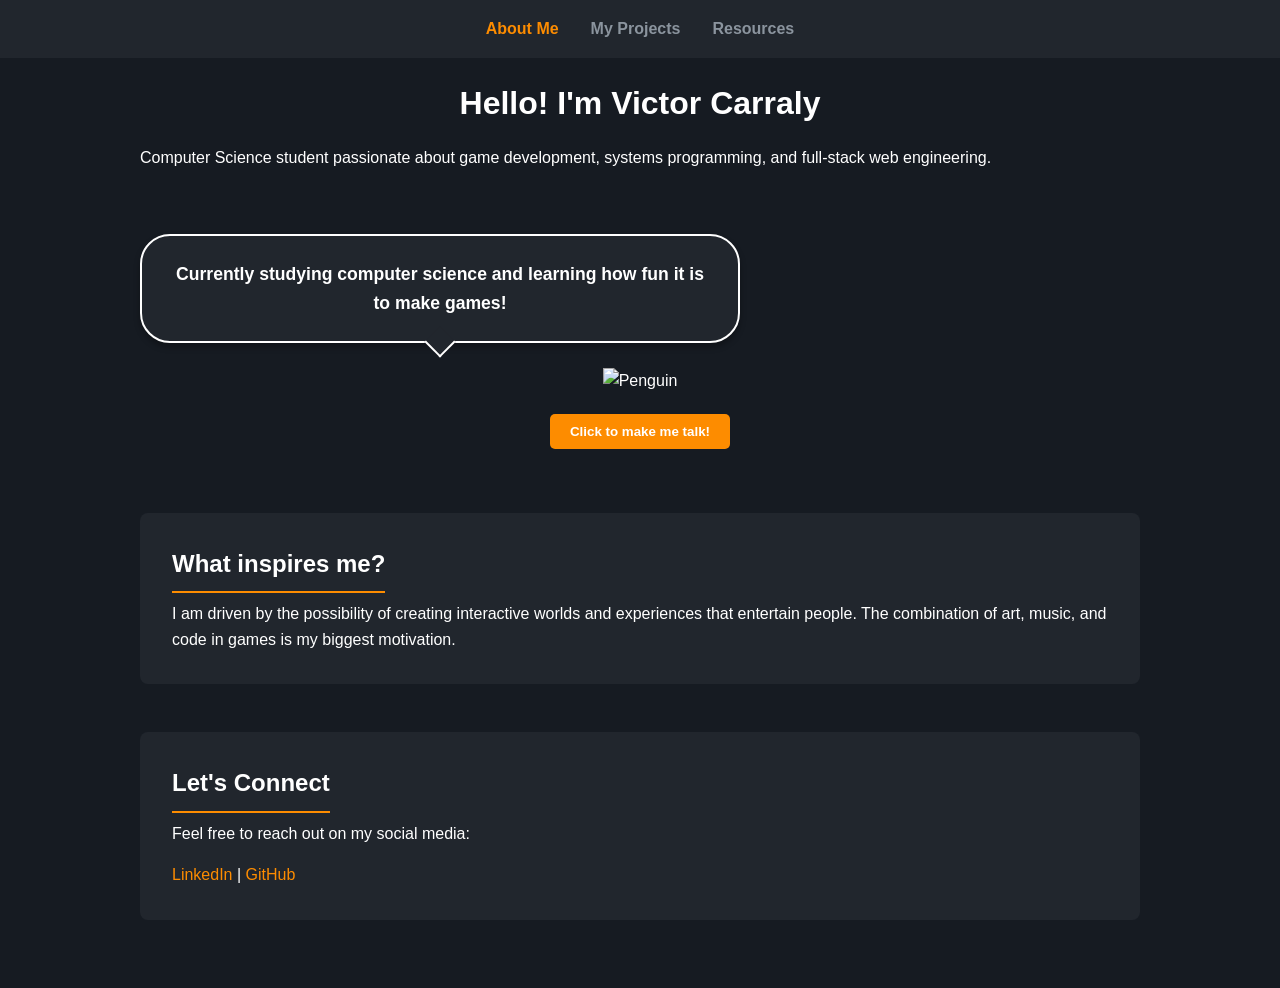
==== index.html @ 2c9f9cbe "General changes Removes abandoned projects, adds new projects, updates resources and makes site more" ====
<!doctype html>
<html lang="en">
    <head>
        <meta charset="UTF-8" />
        <meta name="viewport" content="width=device-width, initial-scale=1.0" />
        <title>Victor Carraly's Portfolio</title>
        <link rel="stylesheet" href="style.css" />
    </head>
    <body>
        <header>
            <nav>
                <ul>
                    <li><a href="index.html" class="active">About Me</a></li>
                    <li><a href="projects.html">My Projects</a></li>
                    <li><a href="resources.html">Resources</a></li>
                </ul>
            </nav>
        </header>

        <main class="container">
            <h1>Hello! I'm Victor Carraly</h1>
            <p>
                Computer Science student passionate about game development,
                systems programming, and full-stack web engineering.
            </p>
            <div class="interaction">
                <div class="speech-bubble" id="textoCuriosidade">
                    Currently studying computer science and learning how fun it
                    is to make games!
                </div>
                <br />
                <img
                    src="https://i.postimg.cc/fysqdpB5/Pinguim.png"
                    alt="Penguin"
                    class="profile-img"
                />

                <br />
                <button
                    id="btnInterativo"
                    style="
                        margin-top: 20px;
                        padding: 10px 20px;
                        background-color: var(--accent-orange);
                        border: none;
                        color: white;
                        font-weight: bold;
                        cursor: pointer;
                        border-radius: 5px;
                        transition: transform 0.2s;
                    "
                >
                    Click to make me talk!
                </button>
            </div>

            <section>
                <h2>What inspires me?</h2>
                <p>
                    I am driven by the possibility of creating interactive
                    worlds and experiences that entertain people. The
                    combination of art, music, and code in games is my biggest
                    motivation.
                </p>
            </section>

            <section>
                <h2>Let's Connect</h2>
                <p>Feel free to reach out on my social media:</p>
                <div style="margin-top: 1rem">
                    <a
                        href="https://www.linkedin.com/in/victorcarraly"
                        class="content-link"
                        >LinkedIn</a
                    >
                    |
                    <a href="https://github.com/carraly" class="content-link"
                        >GitHub</a
                    >
                </div>
            </section>
        </main>
        <script src="script.js"></script>
    </body>
</html>
---- style.css ----
:root {
    --bg-main: #161b22;
    --bg-secondary: #21262d;
    --text-primary: #ffffff;
    --text-secondary: #8b949e;
    --accent-orange: #fd8c00;
}

* {
    margin: 0;
    padding: 0;
    box-sizing: border-box;
}

body {
    font-family: sans-serif;
    background-color: var(--bg-main);
    color: var(--text-primary);
    line-height: 1.6;
    display: flex;
    flex-direction: column;
    min-height: 100vh;

    .container {
        justify-items: center;
        width: 80%;
        max-width: 1000px;
        margin: 0 auto;
        padding: 20px 0;
    }

    main {
        flex: 1;
    }

    header {
        background-color: var(--bg-secondary);
        border-bottom: 1px solid var(--border-color);
        padding: 1rem 0;
    }

    nav ul {
        display: flex;
        justify-content: center;
        list-style: none;
        gap: 2rem;
    }

    nav a {
        color: var(--text-secondary);
        text-decoration: none;
        font-weight: bold;
        transition: color 0.3s;
    }

    nav a:hover,
    nav a.active {
        color: var(--accent-orange);
    }

    section {
        margin-bottom: 3rem;
        padding: 2rem;
        background-color: var(--bg-secondary);
        border-radius: 8px;
        border: 1px solid var(--border-color);
        transition:
            transform 0.3s ease,
            box-shadow 0.3s ease;
    }
    section:hover {
        transform: translateY(-5px);
        box-shadow: 0 8px 15px rgba(253, 140, 0, 0.1); /* Subtle orange glow */
        border-color: var(--accent-orange);
    }

    h1,
    h2,
    h3 {
        color: var(--text-primary);
        margin-bottom: 0.5rem;
    }

    h1 {
        text-align: center;
        margin-bottom: 1rem;
    }

    h2 {
        border-bottom: 2px solid var(--accent-orange);
        display: inline-block;
        padding-bottom: 0.5rem;
    }

    .interaction {
        text-align: center;
        padding: 4rem 0;
        background-color: transparent;
        border: none;
    }

    .profile-img {
        width: 150px;
        height: auto;
    }

    ul.styled-list li {
        margin-bottom: 0.5rem;
        list-style-type: none;
        position: relative;
        padding-left: 1.5rem;
    }

    ul.styled-list li::before {
        content: "➤";
        color: var(--accent-orange);
        position: absolute;
        left: 0;
    }

    .content-link {
        color: var(--accent-orange);
        text-decoration: none;
    }
    .content-link:hover {
        text-decoration: underline;
    }

    footer {
        text-align: center;
        padding: 1.5rem;
        background-color: var(--bg-secondary);
        border-top: 1px solid var(--border-color);
        color: var(--text-secondary);
    }

    .speech-bubble-container {
        display: flex;
        justify-content: center;
        margin-bottom: 25px;
    }

    .speech-bubble {
        position: relative;
        background-color: var(--bg-secondary);
        color: var(--text-primary);
        padding: 1.5rem 2rem;
        border-radius: 30px;
        font-weight: bold;
        font-size: 1.1rem;
        max-width: 600px;
        text-align: center;
        box-shadow: 0 4px 6px rgba(0, 0, 0, 0.3);
        border: 2px solid #ffffff;
        min-height: 100px;
        display: flex;
        align-items: center;
        justify-content: center;
    }

    .speech-bubble::after {
        content: "";
        position: absolute;
        bottom: -12px;
        left: 50%;
        width: 20px;
        height: 20px;
        background-color: var(--bg-secondary);
        border-bottom: 2px solid #ffffff;
        border-right: 2px solid #ffffff;
        transform: translateX(-50%) rotate(45deg);
    }
}
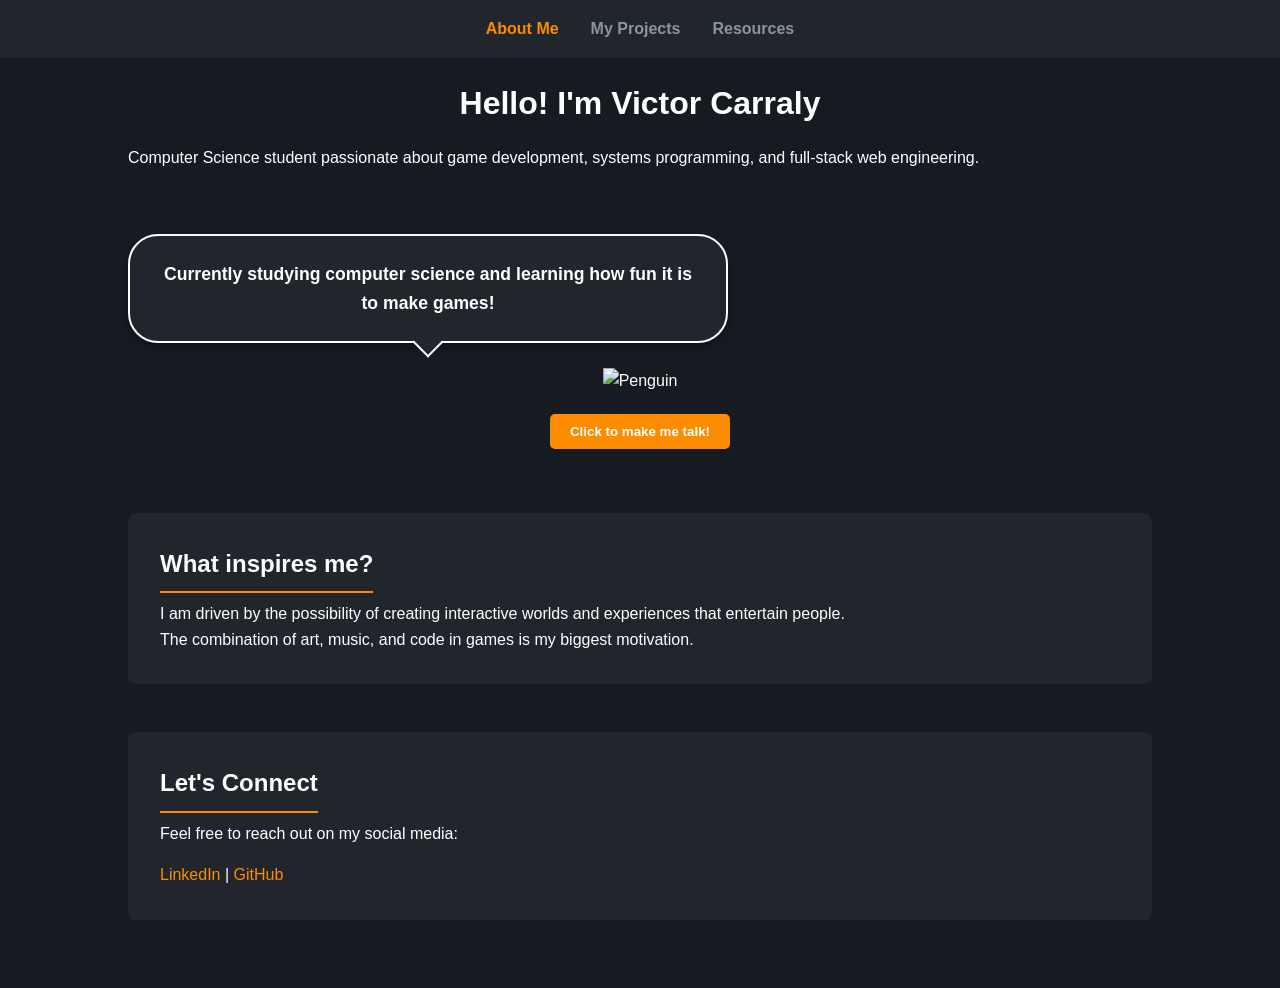
==== commit c4685499: "Refactor projects into cards with modal Replace long static project sections with a responsive proje" ====
--- a/index.html
+++ b/index.html
@@ -24,9 +24,11 @@
                 systems programming, and full-stack web engineering.
             </p>
             <div class="interaction">
-                <div class="speech-bubble" id="textoCuriosidade">
-                    Currently studying computer science and learning how fun it
-                    is to make games!
+                <div class="speech-bubble">
+                    <p id="textoCuriosidade">
+                        Currently studying computer science and learning how fun it
+                        is to make games!
+                    </p>
                 </div>
                 <br />
                 <img
@@ -58,7 +60,7 @@
                 <h2>What inspires me?</h2>
                 <p>
                     I am driven by the possibility of creating interactive
-                    worlds and experiences that entertain people. The
+                    worlds and experiences that entertain people.<br>The
                     combination of art, music, and code in games is my biggest
                     motivation.
                 </p>
--- a/style.css
+++ b/style.css
@@ -4,6 +4,46 @@
     --text-primary: #ffffff;
     --text-secondary: #8b949e;
     --accent-orange: #fd8c00;
+}
+
+/* --- CUSTOM SCROLLBAR --- */
+html {
+    scrollbar-width: thin;
+    scrollbar-color: var(--accent-orange) var(--bg-primary);
+}
+
+::-webkit-scrollbar {
+    width: 19px;
+}
+
+::-webkit-scrollbar-track {
+    background: var(--bg-primary);
+}
+
+::-webkit-scrollbar-thumb {
+    background-color: var(--accent-orange);
+    border-radius: 10px;
+    border: 3px solid var(--bg-primary);
+}
+
+::-webkit-scrollbar-thumb:hover {
+    background-color: #ff9900; 
+}
+
+.modal-content::-webkit-scrollbar-track {
+    background: transparent;
+    margin-block: 20px;
+}
+
+.modal-content::-webkit-scrollbar-thumb {
+    background-color: var(--accent-orange);
+    border-radius: 10px;
+    border: 6px solid transparent;
+    background-clip: content-box;
+}
+
+.modal-content::-webkit-scrollbar-thumb:hover {
+    background-color: #ff9900;
 }
 
 * {
@@ -24,7 +64,7 @@
     .container {
         justify-items: center;
         width: 80%;
-        max-width: 1000px;
+        max-width: 1300px;
         margin: 0 auto;
         padding: 20px 0;
     }
@@ -70,7 +110,19 @@
     }
     section:hover {
         transform: translateY(-5px);
-        box-shadow: 0 8px 15px rgba(253, 140, 0, 0.1); /* Subtle orange glow */
+        box-shadow: 0 8px 15px rgba(253, 139, 0, 0.258);
+        border-color: var(--accent-orange);
+    }
+
+    button:hover {
+        transform: scale(1.05);
+        box-shadow: 0 8px 15px rgba(253, 139, 0, 0.258);
+        border-color: var(--accent-orange);
+    }
+
+    button:active {
+        transform: scale(0.95);
+        box-shadow: 0 8px 15px rgba(253, 139, 0, 0.258);
         border-color: var(--accent-orange);
     }
 
@@ -158,7 +210,7 @@
         justify-content: center;
     }
 
-    .speech-bubble::after {
+    .speech-bubble:after {
         content: "";
         position: absolute;
         bottom: -12px;
@@ -170,4 +222,130 @@
         border-right: 2px solid #ffffff;
         transform: translateX(-50%) rotate(45deg);
     }
-}
+
+    #textoCuriosidade {
+        opacity: 1;
+        transition: opacity 0.4s ease-in-out;
+    }
+
+    #textoCuriosidade.hidden {
+        opacity: 0;
+    }
+
+    .project-grid {
+        display: grid;
+        grid-template-columns: repeat(auto-fit, minmax(400px, 1fr));
+        gap: 2rem;
+        margin-top: 2rem;
+    }
+
+    .project-card {
+        background-color: var(--bg-secondary);
+        padding: 1.5rem;
+        border-radius: 8px;
+        border: 1px solid #30363d;
+        text-align: center;
+        cursor: pointer;
+        transition:
+            transform 0.3s ease,
+            box-shadow 0.3s ease;
+        display: flex;
+        flex-direction: column; /* Forces items to stack vertically */
+        align-items: center; /* Centers items horizontally */
+        justify-content: flex-start; /* Pushes content to the top */
+        height: 100%;
+    }
+
+    .project-card:hover {
+        transform: translateY(-5px);
+        box-shadow: 0 8px 15px rgba(253, 140, 0, 0.1);
+        border-color: var(--accent-orange);
+    }
+
+    .card-img {
+        width: 100%;
+        max-width: 100%;
+        height: auto;
+        border-radius: 8px;
+        margin-top: 1rem;
+    }
+
+    .modal {
+        display: flex;
+        opacity: 0;
+        visibility: hidden;
+        position: fixed;
+        z-index: 1000;
+        left: 0;
+        top: 0;
+        width: 100%;
+        height: 100%;
+        background-color: rgba(
+            0,
+            0,
+            0,
+            0.8
+        );
+        justify-content: center;
+        align-items: center;
+        transition:
+            opacity 0.3s ease,
+            visibility 0.3s ease;
+    }
+
+    .modal-content {
+        background-color: var(--bg-secondary);
+        color: var(--text-primary);
+        padding: 2.5rem;
+        border-radius: 12px;
+        border: 1px solid var(--accent-orange);
+        width: 90%;
+        max-width: 600px;
+        position: relative;
+        max-height: 85vh;
+        overflow-y: auto;
+        transform: scale(0.7);
+        opacity: 0;
+        transition:
+            transform 0.4s cubic-bezier(0.175, 0.885, 0.32, 1.275),
+            opacity 0.4s ease;
+    }
+
+    .modal.show {
+        opacity: 1;
+        visibility: visible;
+    }
+
+    .modal.show .modal-content {
+        transform: scale(1);
+        opacity: 1;
+    }
+
+    .modal-content h3 {
+        margin-top: 1.5rem;
+        margin-bottom: 0.5rem;
+        color: var(
+            --text-secondary
+        );
+    }
+
+    .modal-content p {
+        margin-bottom: 1.5rem;
+        line-height: 1.7;
+    }
+
+    .close-btn {
+        position: absolute;
+        top: 15px;
+        right: 20px;
+        color: var(--text-secondary);
+        font-size: 28px;
+        font-weight: bold;
+        cursor: pointer;
+        transition: color 0.2s;
+    }
+
+    .close-btn:hover {
+        color: var(--accent-orange);
+    }
+}
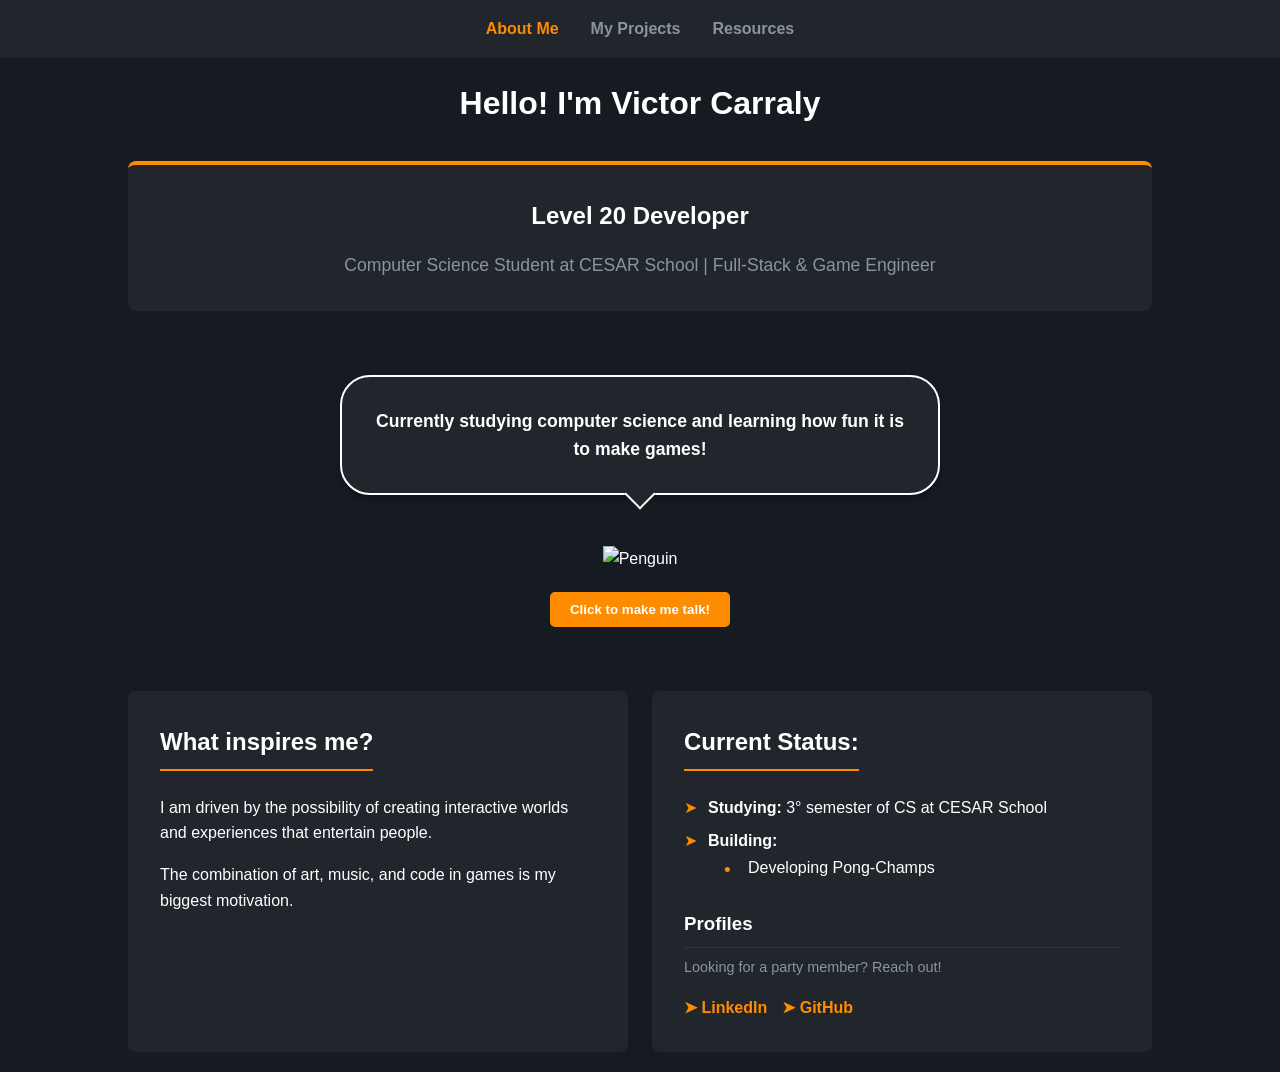
==== commit fa7ee45f: "Revamp profile layout and styles Reorganized the main page: updated H1 styling, added a "Level 20 De" ====
--- a/index.html
+++ b/index.html
@@ -18,70 +18,80 @@
         </header>
 
         <main class="container">
-            <h1>Hello! I'm Victor Carraly</h1>
-            <p>
-                Computer Science student passionate about game development,
-                systems programming, and full-stack web engineering.
+    <h1 style="margin-bottom: 2rem;">Hello! I'm Victor Carraly</h1>
+
+    <section class="character-sheet" style="text-align: center; border-top: 4px solid var(--accent-orange); margin-bottom: 0;">
+        <h2 style="border-bottom: none; margin-bottom: 0;">Level 20 Developer</h2>
+        <p style="color: var(--text-secondary); font-size: 1.1rem; margin-top: 0.5rem;">
+            Computer Science Student at CESAR School | Full-Stack & Game Engineer
+        </p>
+    </section>
+
+    <div class="interaction">
+        <div class="speech-bubble-container">
+            <div class="speech-bubble">
+                <p id="textoCuriosidade">
+                    Currently studying computer science and learning how fun it
+                    is to make games!
+                </p>
+            </div>
+        </div>
+        <br />
+        <img
+            src="https://i.postimg.cc/fysqdpB5/Pinguim.png"
+            alt="Penguin"
+            class="profile-img"
+        />
+        <br />
+        <button id="btnInterativo" style="
+                margin-top: 20px;
+                padding: 10px 20px;
+                background-color: var(--accent-orange);
+                border: none;
+                color: white;
+                font-weight: bold;
+                cursor: pointer;
+                border-radius: 5px;
+                transition: transform 0.2s;
+            ">
+            Click to make me talk!
+        </button>
+    </div>
+
+    <div class="skills-grid">
+        <section class="character-sheet" style="margin-bottom: 0; height: 100%;">
+            <h2>What inspires me?</h2>
+            <p style="margin-top: 1rem;">
+                I am driven by the possibility of creating interactive
+                worlds and experiences that entertain people. 
             </p>
-            <div class="interaction">
-                <div class="speech-bubble">
-                    <p id="textoCuriosidade">
-                        Currently studying computer science and learning how fun it
-                        is to make games!
-                    </p>
-                </div>
-                <br />
-                <img
-                    src="https://i.postimg.cc/fysqdpB5/Pinguim.png"
-                    alt="Penguin"
-                    class="profile-img"
-                />
+            <p style="margin-top: 1rem;">
+                The combination of art, music, and code in games is my biggest
+                motivation.
+            </p>
+        </section>
 
-                <br />
-                <button
-                    id="btnInterativo"
-                    style="
-                        margin-top: 20px;
-                        padding: 10px 20px;
-                        background-color: var(--accent-orange);
-                        border: none;
-                        color: white;
-                        font-weight: bold;
-                        cursor: pointer;
-                        border-radius: 5px;
-                        transition: transform 0.2s;
-                    "
-                >
-                    Click to make me talk!
-                </button>
+        <section class="character-sheet" style="margin-bottom: 0; height: 100%;">
+            <h2>Current Status:</h2>
+            <ul class="styled-list" style="margin-top: 1rem;">
+                <li><strong>Studying:</strong> 3° semester of CS at CESAR School</li>
+                <li><strong>Building:</strong> 
+                    <ul id="sub_list">
+                        <li>Developing Pong-Champs</li>
+                    </ul>
+                </li>
+            </ul>
+
+            <h3 style="margin-top: 2rem; border-bottom: 1px solid #30363d; padding-bottom: 0.5rem;">Profiles</h3>
+            <p style="color: var(--text-secondary); font-size: 0.9rem; margin-top: 0.5rem;">Looking for a party member? Reach out!</p>
+            <div style="margin-top: 1rem; display: flex; gap: 15px; font-weight: bold;">
+                <a href="https://www.linkedin.com/in/victorcarraly" class="content-link">➤ LinkedIn</a>
+                <a href="https://github.com/carraly" class="content-link">➤ GitHub</a>
             </div>
+        </section>
 
-            <section>
-                <h2>What inspires me?</h2>
-                <p>
-                    I am driven by the possibility of creating interactive
-                    worlds and experiences that entertain people.<br>The
-                    combination of art, music, and code in games is my biggest
-                    motivation.
-                </p>
-            </section>
-
-            <section>
-                <h2>Let's Connect</h2>
-                <p>Feel free to reach out on my social media:</p>
-                <div style="margin-top: 1rem">
-                    <a
-                        href="https://www.linkedin.com/in/victorcarraly"
-                        class="content-link"
-                        >LinkedIn</a
-                    >
-                    |
-                    <a href="https://github.com/carraly" class="content-link"
-                        >GitHub</a
-                    >
-                </div>
-            </section>
-        </main>
+    </div>
+</main>
         <script src="script.js"></script>
     </body>
 </html>
--- a/style.css
+++ b/style.css
@@ -27,7 +27,7 @@
 }
 
 ::-webkit-scrollbar-thumb:hover {
-    background-color: #ff9900; 
+    background-color: #ff9900;
 }
 
 .modal-content::-webkit-scrollbar-track {
@@ -168,6 +168,17 @@
         color: var(--accent-orange);
         position: absolute;
         left: 0;
+    }
+
+    #sub_list {
+        margin-left: 1rem;
+        margin-top: 0.3rem;
+        line-height: normal;
+    }
+
+    #sub_list li::before {
+        content: "•";
+        font-size: 1.2rem;
     }
 
     .content-link {
@@ -204,7 +215,7 @@
         text-align: center;
         box-shadow: 0 4px 6px rgba(0, 0, 0, 0.3);
         border: 2px solid #ffffff;
-        min-height: 100px;
+        min-height: 120px;
         display: flex;
         align-items: center;
         justify-content: center;
@@ -280,12 +291,7 @@
         top: 0;
         width: 100%;
         height: 100%;
-        background-color: rgba(
-            0,
-            0,
-            0,
-            0.8
-        );
+        background-color: rgba(0, 0, 0, 0.8);
         justify-content: center;
         align-items: center;
         transition:
@@ -324,9 +330,7 @@
     .modal-content h3 {
         margin-top: 1.5rem;
         margin-bottom: 0.5rem;
-        color: var(
-            --text-secondary
-        );
+        color: var(--text-secondary);
     }
 
     .modal-content p {
@@ -348,4 +352,86 @@
     .close-btn:hover {
         color: var(--accent-orange);
     }
-}
+
+    /* --- CHARACTER SHEET / SKILLS INVENTORY --- */
+
+    .character-sheet {
+        /* Builds on your existing section styles but ensures the layout is tight */
+        margin-bottom: 3rem;
+        width: 100%;
+    }
+
+    .skills-grid {
+        display: grid;
+        /* Auto-sizes the badges, dropping to a new row when space runs out */
+        grid-template-columns: repeat(auto-fit, minmax(240px, 1fr));
+        gap: 1.5rem;
+    }
+
+    .skill-badge {
+        display: flex;
+        align-items: center;
+        background-color: var(
+            --bg-main
+        ); /* Darker contrast against the section background */
+        padding: 1.2rem;
+        border-radius: 8px;
+        border: 1px solid var(--border-color); /* Uses your existing border color */
+        transition:
+            transform 0.3s ease,
+            border-color 0.3s ease,
+            box-shadow 0.3s ease;
+    }
+
+    .skill-badge:hover {
+        transform: translateY(-4px);
+        border-color: var(--accent-orange);
+        box-shadow: 0 6px 12px rgba(253, 139, 0, 0.15);
+    }
+
+    .skill-icon {
+        width: 45px;
+        height: 45px;
+        margin-right: 1.2rem;
+        filter: drop-shadow(0 2px 4px rgba(0, 0, 0, 0.5));
+    }
+
+    .skill-info {
+        flex: 1; /* Tells the text/progress bar to take up the remaining space */
+    }
+
+    .skill-name {
+        display: block;
+        font-weight: bold;
+        margin-bottom: 0.5rem;
+        color: var(--text-primary);
+        font-size: 1.1rem;
+    }
+
+    /* The dark background of the progress bar */
+    .progress-track {
+        width: 100%;
+        height: 8px;
+        background-color: #30363d;
+        border-radius: 4px;
+        overflow: hidden;
+    }
+
+    /* The orange fill inside the progress bar */
+    .progress-fill {
+        height: 100%;
+        background-color: var(--accent-orange);
+        border-radius: 4px;
+        /* Adds a sleek loading animation when the page first opens */
+        animation: loadBar 1.2s cubic-bezier(0.175, 0.885, 0.32, 1) forwards;
+    }
+}
+
+@keyframes loadBar {
+    from {
+        transform: translateX(-100%);
+    }
+    to {
+        transform: translateX(0);
+    }
+}
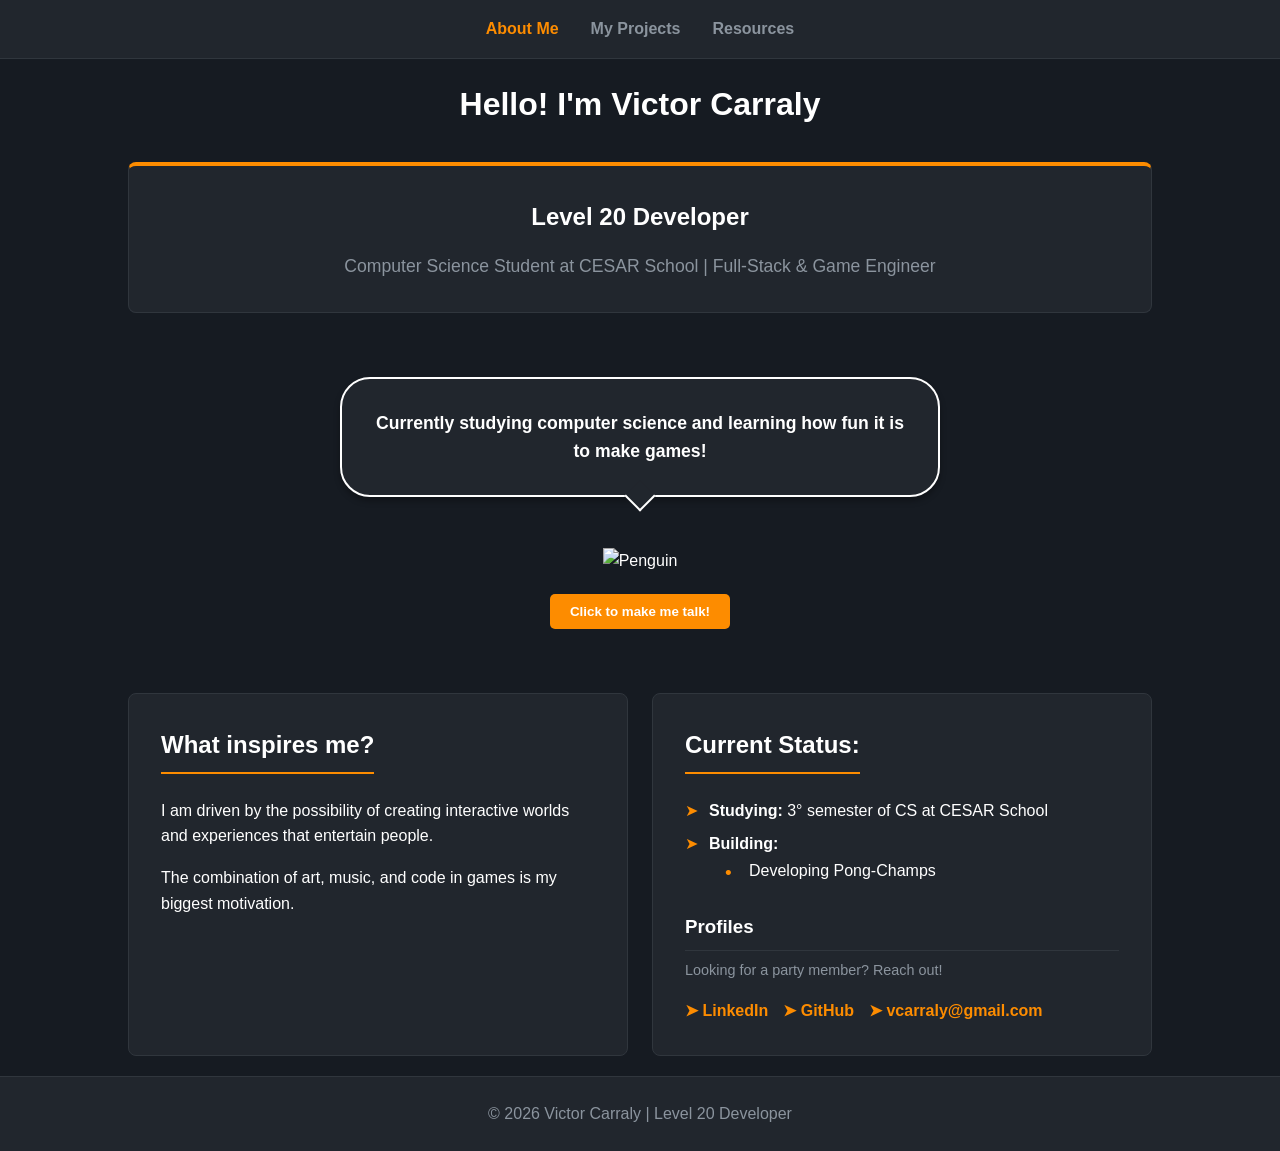
==== commit dc61235c: "Add custom modal scrollbar and UI refinements Introduce a custom, draggable scrollbar for project mo" ====
--- a/index.html
+++ b/index.html
@@ -18,80 +18,146 @@
         </header>
 
         <main class="container">
-    <h1 style="margin-bottom: 2rem;">Hello! I'm Victor Carraly</h1>
+            <h1 style="margin-bottom: 2rem">Hello! I'm Victor Carraly</h1>
 
-    <section class="character-sheet" style="text-align: center; border-top: 4px solid var(--accent-orange); margin-bottom: 0;">
-        <h2 style="border-bottom: none; margin-bottom: 0;">Level 20 Developer</h2>
-        <p style="color: var(--text-secondary); font-size: 1.1rem; margin-top: 0.5rem;">
-            Computer Science Student at CESAR School | Full-Stack & Game Engineer
-        </p>
-    </section>
+            <section
+                class="character-sheet"
+                style="
+                    text-align: center;
+                    border-top: 4px solid var(--accent-orange);
+                    margin-bottom: 0;
+                "
+            >
+                <h2 style="border-bottom: none; margin-bottom: 0">
+                    Level 20 Developer
+                </h2>
+                <p
+                    style="
+                        color: var(--text-secondary);
+                        font-size: 1.1rem;
+                        margin-top: 0.5rem;
+                    "
+                >
+                    Computer Science Student at CESAR School | Full-Stack & Game
+                    Engineer
+                </p>
+            </section>
 
-    <div class="interaction">
-        <div class="speech-bubble-container">
-            <div class="speech-bubble">
-                <p id="textoCuriosidade">
-                    Currently studying computer science and learning how fun it
-                    is to make games!
-                </p>
+            <div class="interaction">
+                <div class="speech-bubble-container">
+                    <div class="speech-bubble">
+                        <p id="textoCuriosidade">
+                            Currently studying computer science and learning how
+                            fun it is to make games!
+                        </p>
+                    </div>
+                </div>
+                <br />
+                <img
+                    src="https://i.postimg.cc/fysqdpB5/Pinguim.png"
+                    alt="Penguin"
+                    class="profile-img"
+                />
+                <br />
+                <button
+                    id="btnInterativo"
+                    style="
+                        margin-top: 20px;
+                        padding: 10px 20px;
+                        background-color: var(--accent-orange);
+                        border: none;
+                        color: white;
+                        font-weight: bold;
+                        cursor: pointer;
+                        border-radius: 5px;
+                        transition: transform 0.2s;
+                    "
+                >
+                    Click to make me talk!
+                </button>
             </div>
-        </div>
-        <br />
-        <img
-            src="https://i.postimg.cc/fysqdpB5/Pinguim.png"
-            alt="Penguin"
-            class="profile-img"
-        />
-        <br />
-        <button id="btnInterativo" style="
-                margin-top: 20px;
-                padding: 10px 20px;
-                background-color: var(--accent-orange);
-                border: none;
-                color: white;
-                font-weight: bold;
-                cursor: pointer;
-                border-radius: 5px;
-                transition: transform 0.2s;
-            ">
-            Click to make me talk!
-        </button>
-    </div>
 
-    <div class="skills-grid">
-        <section class="character-sheet" style="margin-bottom: 0; height: 100%;">
-            <h2>What inspires me?</h2>
-            <p style="margin-top: 1rem;">
-                I am driven by the possibility of creating interactive
-                worlds and experiences that entertain people. 
-            </p>
-            <p style="margin-top: 1rem;">
-                The combination of art, music, and code in games is my biggest
-                motivation.
-            </p>
-        </section>
+            <div class="skills-grid">
+                <section
+                    class="character-sheet"
+                    style="margin-bottom: 0; height: 100%"
+                >
+                    <h2>What inspires me?</h2>
+                    <p style="margin-top: 1rem">
+                        I am driven by the possibility of creating interactive
+                        worlds and experiences that entertain people.
+                    </p>
+                    <p style="margin-top: 1rem">
+                        The combination of art, music, and code in games is my
+                        biggest motivation.
+                    </p>
+                </section>
 
-        <section class="character-sheet" style="margin-bottom: 0; height: 100%;">
-            <h2>Current Status:</h2>
-            <ul class="styled-list" style="margin-top: 1rem;">
-                <li><strong>Studying:</strong> 3° semester of CS at CESAR School</li>
-                <li><strong>Building:</strong> 
-                    <ul id="sub_list">
-                        <li>Developing Pong-Champs</li>
+                <section
+                    class="character-sheet"
+                    style="margin-bottom: 0; height: 100%"
+                >
+                    <h2>Current Status:</h2>
+                    <ul class="styled-list" style="margin-top: 1rem">
+                        <li>
+                            <strong>Studying:</strong> 3° semester of CS at
+                            CESAR School
+                        </li>
+                        <li>
+                            <strong>Building:</strong>
+                            <ul id="sub_list">
+                                <li>Developing Pong-Champs</li>
+                            </ul>
+                        </li>
                     </ul>
-                </li>
-            </ul>
 
-            <h3 style="margin-top: 2rem; border-bottom: 1px solid #30363d; padding-bottom: 0.5rem;">Profiles</h3>
-            <p style="color: var(--text-secondary); font-size: 0.9rem; margin-top: 0.5rem;">Looking for a party member? Reach out!</p>
-            <div style="margin-top: 1rem; display: flex; gap: 15px; font-weight: bold;">
-                <a href="https://www.linkedin.com/in/victorcarraly" class="content-link">➤ LinkedIn</a>
-                <a href="https://github.com/carraly" class="content-link">➤ GitHub</a>
+                    <h3
+                        style="
+                            margin-top: 2rem;
+                            border-bottom: 1px solid #30363d;
+                            padding-bottom: 0.5rem;
+                        "
+                    >
+                        Profiles
+                    </h3>
+                    <p
+                        style="
+                            color: var(--text-secondary);
+                            font-size: 0.9rem;
+                            margin-top: 0.5rem;
+                        "
+                    >
+                        Looking for a party member? Reach out!
+                    </p>
+                    <div
+                        style="
+                            margin-top: 1rem;
+                            display: flex;
+                            flex-wrap: wrap;
+                            gap: 15px;
+                            font-weight: bold;
+                        "
+                    >
+                        <a
+                            href="https://www.linkedin.com/in/victorcarraly"
+                            class="content-link"
+                            >➤ LinkedIn</a
+                        >
+                        <a
+                            href="https://github.com/carraly"
+                            class="content-link"
+                            >➤ GitHub</a
+                        >
+                        <a href="mailto:vcarraly@gmail.com" class="content-link"
+                            >➤ vcarraly@gmail.com</a
+                        >
+                    </div>
+                </section>
             </div>
-        </section>
-
-    </div>
-</main>
+        </main>
+        <footer>
+            <p>© 2026 Victor Carraly | Level 20 Developer</p>
+        </footer>
         <script src="script.js"></script>
     </body>
 </html>
--- a/style.css
+++ b/style.css
@@ -4,6 +4,8 @@
     --text-primary: #ffffff;
     --text-secondary: #8b949e;
     --accent-orange: #fd8c00;
+    --border-color: #30363d;
+    --bg-primary: #30363d;
 }
 
 /* --- CUSTOM SCROLLBAR --- */
@@ -30,20 +32,53 @@
     background-color: #ff9900;
 }
 
-.modal-content::-webkit-scrollbar-track {
+.modal-content::-webkit-scrollbar {
+    display: none;
+}
+
+.custom-scrollbar {
+    position: absolute;
+    top: 15px; /* Keeps it away from the top border */ /* Keeps it away from the bottom border */
+    bottom: 15px;
+    right: 8px; /* Nudges it inward so it never overlaps the orange line */
+    width: 6px;
     background: transparent;
-    margin-block: 20px;
-}
-
-.modal-content::-webkit-scrollbar-thumb {
+    z-index: 10;
+}
+
+.custom-thumb {
+    position: absolute;
+    top: 0;
+    right: 0;
+    width: 100%;
+    /* Height is calculated dynamically in JS based on text length */
     background-color: var(--accent-orange);
     border-radius: 10px;
-    border: 6px solid transparent;
-    background-clip: content-box;
-}
-
-.modal-content::-webkit-scrollbar-thumb:hover {
+    cursor: grab;
+    transition: background-color 0.2s;
+}
+
+.custom-thumb:hover,
+.custom-thumb:active {
     background-color: #ff9900;
+}
+
+.custom-thumb:active {
+    cursor: grabbing;
+}
+
+.modal-scroll-wrapper {
+    max-height: 70vh; /* Limits height so scrolling activates */
+    overflow-y: auto;
+    padding-right: 20px; /* Gives the text room so it doesn't overlap your track */
+
+    /* HIDE NATIVE SCROLLBARS */
+    scrollbar-width: none;
+    -ms-overflow-style: none;
+}
+
+.modal-scroll-wrapper::-webkit-scrollbar {
+    display: none;
 }
 
 * {
@@ -111,7 +146,6 @@
     section:hover {
         transform: translateY(-5px);
         box-shadow: 0 8px 15px rgba(253, 139, 0, 0.258);
-        border-color: var(--accent-orange);
     }
 
     button:hover {
@@ -184,6 +218,7 @@
     .content-link {
         color: var(--accent-orange);
         text-decoration: none;
+        white-space: nowrap;
     }
     .content-link:hover {
         text-decoration: underline;
@@ -269,7 +304,7 @@
 
     .project-card:hover {
         transform: translateY(-5px);
-        box-shadow: 0 8px 15px rgba(253, 140, 0, 0.1);
+        box-shadow: 0 8px 15px rgba(253, 139, 0, 0.258);
         border-color: var(--accent-orange);
     }
 
@@ -308,8 +343,6 @@
         width: 90%;
         max-width: 600px;
         position: relative;
-        max-height: 85vh;
-        overflow-y: auto;
         transform: scale(0.7);
         opacity: 0;
         transition:
@@ -385,7 +418,6 @@
 
     .skill-badge:hover {
         transform: translateY(-4px);
-        border-color: var(--accent-orange);
         box-shadow: 0 6px 12px rgba(253, 139, 0, 0.15);
     }
 
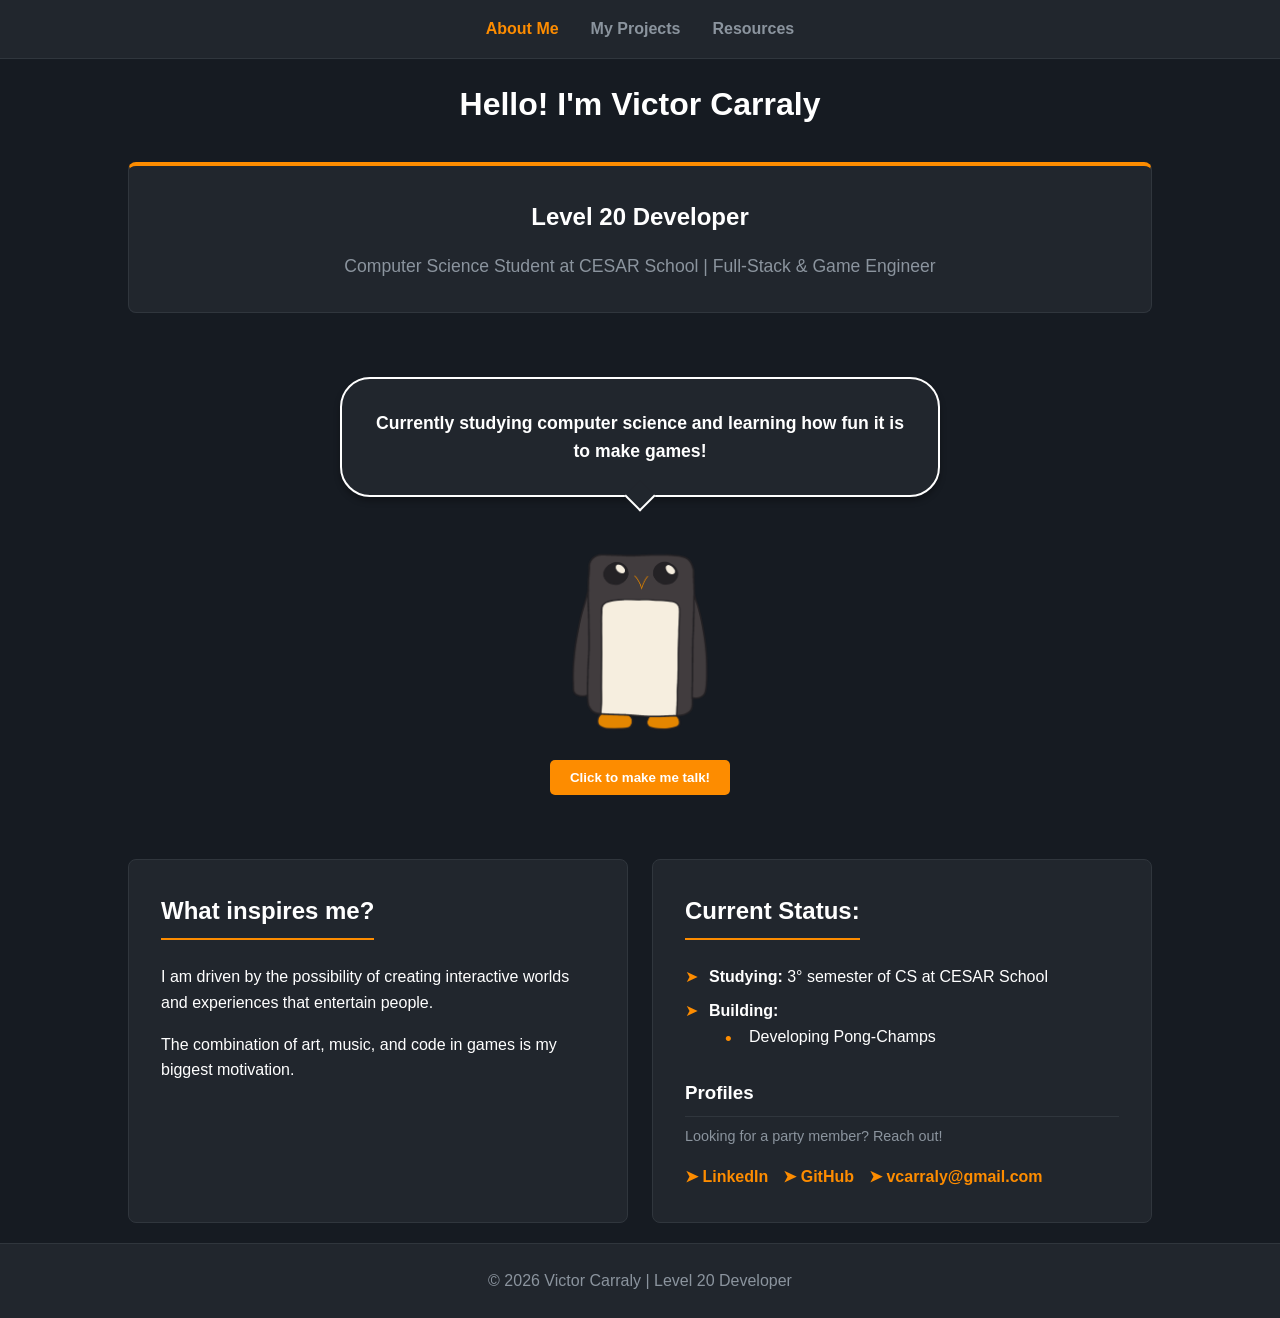
==== commit 93f18e93: "refactor: enhance accessibility, responsiveness, and code architecture - Refactor HTML structure acr" ====
--- a/index.html
+++ b/index.html
@@ -18,26 +18,11 @@
         </header>
 
         <main class="container">
-            <h1 style="margin-bottom: 2rem">Hello! I'm Victor Carraly</h1>
+            <h1 class="mb-2">Hello! I'm Victor Carraly</h1>
 
-            <section
-                class="character-sheet"
-                style="
-                    text-align: center;
-                    border-top: 4px solid var(--accent-orange);
-                    margin-bottom: 0;
-                "
-            >
-                <h2 style="border-bottom: none; margin-bottom: 0">
-                    Level 20 Developer
-                </h2>
-                <p
-                    style="
-                        color: var(--text-secondary);
-                        font-size: 1.1rem;
-                        margin-top: 0.5rem;
-                    "
-                >
+            <section class="character-sheet hero-section">
+                <h2>Level 20 Developer</h2>
+                <p>
                     Computer Science Student at CESAR School | Full-Stack & Game
                     Engineer
                 </p>
@@ -46,59 +31,36 @@
             <div class="interaction">
                 <div class="speech-bubble-container">
                     <div class="speech-bubble">
-                        <p id="textoCuriosidade">
+                        <p id="fun-fact-text" aria-live="polite">
                             Currently studying computer science and learning how
                             fun it is to make games!
                         </p>
                     </div>
                 </div>
-                <br />
-                <img
-                    src="https://i.postimg.cc/fysqdpB5/Pinguim.png"
-                    alt="Penguin"
-                    class="profile-img"
-                />
-                <br />
-                <button
-                    id="btnInterativo"
-                    style="
-                        margin-top: 20px;
-                        padding: 10px 20px;
-                        background-color: var(--accent-orange);
-                        border: none;
-                        color: white;
-                        font-weight: bold;
-                        cursor: pointer;
-                        border-radius: 5px;
-                        transition: transform 0.2s;
-                    "
-                >
+
+                <img src="imgs/penguin.png" alt="Penguin" class="profile-img" />
+
+                <button id="interactive-btn" class="action-btn">
                     Click to make me talk!
                 </button>
             </div>
 
             <div class="skills-grid">
-                <section
-                    class="character-sheet"
-                    style="margin-bottom: 0; height: 100%"
-                >
+                <section class="character-sheet grid-card">
                     <h2>What inspires me?</h2>
-                    <p style="margin-top: 1rem">
+                    <p class="mt-1">
                         I am driven by the possibility of creating interactive
                         worlds and experiences that entertain people.
                     </p>
-                    <p style="margin-top: 1rem">
+                    <p class="mt-1">
                         The combination of art, music, and code in games is my
                         biggest motivation.
                     </p>
                 </section>
 
-                <section
-                    class="character-sheet"
-                    style="margin-bottom: 0; height: 100%"
-                >
+                <section class="character-sheet grid-card">
                     <h2>Current Status:</h2>
-                    <ul class="styled-list" style="margin-top: 1rem">
+                    <ul class="styled-list mt-1">
                         <li>
                             <strong>Studying:</strong> 3° semester of CS at
                             CESAR School
@@ -111,46 +73,31 @@
                         </li>
                     </ul>
 
-                    <h3
-                        style="
-                            margin-top: 2rem;
-                            border-bottom: 1px solid #30363d;
-                            padding-bottom: 0.5rem;
-                        "
-                    >
-                        Profiles
-                    </h3>
-                    <p
-                        style="
-                            color: var(--text-secondary);
-                            font-size: 0.9rem;
-                            margin-top: 0.5rem;
-                        "
-                    >
+                    <h3 class="profiles-title">Profiles</h3>
+
+                    <p class="profiles-desc">
                         Looking for a party member? Reach out!
                     </p>
-                    <div
-                        style="
-                            margin-top: 1rem;
-                            display: flex;
-                            flex-wrap: wrap;
-                            gap: 15px;
-                            font-weight: bold;
-                        "
-                    >
+
+                    <div class="profiles-links">
                         <a
                             href="https://www.linkedin.com/in/victorcarraly"
                             class="content-link"
-                            >➤ LinkedIn</a
                         >
+                            <span aria-hidden="true">➤</span> LinkedIn
+                        </a>
                         <a
                             href="https://github.com/carraly"
                             class="content-link"
-                            >➤ GitHub</a
                         >
-                        <a href="mailto:vcarraly@gmail.com" class="content-link"
-                            >➤ vcarraly@gmail.com</a
+                            <span aria-hidden="true">➤</span> GitHub
+                        </a>
+                        <a
+                            href="mailto:vcarraly@gmail.com"
+                            class="content-link"
                         >
+                            <span aria-hidden="true">➤</span> vcarraly@gmail.com
+                        </a>
                     </div>
                 </section>
             </div>
--- a/style.css
+++ b/style.css
@@ -6,6 +6,7 @@
     --accent-orange: #fd8c00;
     --border-color: #30363d;
     --bg-primary: #30363d;
+    --glow-shadow: 0 8px 15px rgba(253, 139, 0, 0.258);
 }
 
 /* --- CUSTOM SCROLLBAR --- */
@@ -38,10 +39,9 @@
 
 .custom-scrollbar {
     position: absolute;
-    top: 15px; /* Keeps it away from the top border */ /* Keeps it away from the bottom border */
+    top: 15px;
     bottom: 15px;
-    right: 8px; /* Nudges it inward so it never overlaps the orange line */
-    width: 6px;
+    right: 8px;
     background: transparent;
     z-index: 10;
 }
@@ -51,7 +51,6 @@
     top: 0;
     right: 0;
     width: 100%;
-    /* Height is calculated dynamically in JS based on text length */
     background-color: var(--accent-orange);
     border-radius: 10px;
     cursor: grab;
@@ -68,9 +67,9 @@
 }
 
 .modal-scroll-wrapper {
-    max-height: 70vh; /* Limits height so scrolling activates */
+    max-height: 70vh;
     overflow-y: auto;
-    padding-right: 20px; /* Gives the text room so it doesn't overlap your track */
+    padding-right: 20px;
 
     /* HIDE NATIVE SCROLLBARS */
     scrollbar-width: none;
@@ -95,368 +94,366 @@
     display: flex;
     flex-direction: column;
     min-height: 100vh;
-
-    .container {
-        justify-items: center;
-        width: 80%;
-        max-width: 1300px;
-        margin: 0 auto;
-        padding: 20px 0;
-    }
-
-    main {
-        flex: 1;
-    }
-
-    header {
-        background-color: var(--bg-secondary);
-        border-bottom: 1px solid var(--border-color);
-        padding: 1rem 0;
-    }
-
-    nav ul {
-        display: flex;
-        justify-content: center;
-        list-style: none;
-        gap: 2rem;
-    }
-
-    nav a {
-        color: var(--text-secondary);
-        text-decoration: none;
-        font-weight: bold;
-        transition: color 0.3s;
-    }
-
-    nav a:hover,
-    nav a.active {
-        color: var(--accent-orange);
-    }
-
-    section {
-        margin-bottom: 3rem;
-        padding: 2rem;
-        background-color: var(--bg-secondary);
-        border-radius: 8px;
-        border: 1px solid var(--border-color);
-        transition:
-            transform 0.3s ease,
-            box-shadow 0.3s ease;
-    }
-    section:hover {
-        transform: translateY(-5px);
-        box-shadow: 0 8px 15px rgba(253, 139, 0, 0.258);
-    }
-
-    button:hover {
-        transform: scale(1.05);
-        box-shadow: 0 8px 15px rgba(253, 139, 0, 0.258);
-        border-color: var(--accent-orange);
-    }
-
-    button:active {
-        transform: scale(0.95);
-        box-shadow: 0 8px 15px rgba(253, 139, 0, 0.258);
-        border-color: var(--accent-orange);
-    }
-
-    h1,
-    h2,
-    h3 {
-        color: var(--text-primary);
-        margin-bottom: 0.5rem;
-    }
-
-    h1 {
-        text-align: center;
-        margin-bottom: 1rem;
-    }
-
-    h2 {
-        border-bottom: 2px solid var(--accent-orange);
-        display: inline-block;
-        padding-bottom: 0.5rem;
-    }
-
-    .interaction {
-        text-align: center;
-        padding: 4rem 0;
-        background-color: transparent;
-        border: none;
-    }
-
-    .profile-img {
-        width: 150px;
-        height: auto;
-    }
-
-    ul.styled-list li {
-        margin-bottom: 0.5rem;
-        list-style-type: none;
-        position: relative;
-        padding-left: 1.5rem;
-    }
-
-    ul.styled-list li::before {
-        content: "➤";
-        color: var(--accent-orange);
-        position: absolute;
-        left: 0;
-    }
-
-    #sub_list {
-        margin-left: 1rem;
-        margin-top: 0.3rem;
-        line-height: normal;
-    }
-
-    #sub_list li::before {
-        content: "•";
-        font-size: 1.2rem;
-    }
-
-    .content-link {
-        color: var(--accent-orange);
-        text-decoration: none;
-        white-space: nowrap;
-    }
-    .content-link:hover {
-        text-decoration: underline;
-    }
-
-    footer {
-        text-align: center;
-        padding: 1.5rem;
-        background-color: var(--bg-secondary);
-        border-top: 1px solid var(--border-color);
-        color: var(--text-secondary);
-    }
-
-    .speech-bubble-container {
-        display: flex;
-        justify-content: center;
-        margin-bottom: 25px;
-    }
-
-    .speech-bubble {
-        position: relative;
-        background-color: var(--bg-secondary);
-        color: var(--text-primary);
-        padding: 1.5rem 2rem;
-        border-radius: 30px;
-        font-weight: bold;
-        font-size: 1.1rem;
-        max-width: 600px;
-        text-align: center;
-        box-shadow: 0 4px 6px rgba(0, 0, 0, 0.3);
-        border: 2px solid #ffffff;
-        min-height: 120px;
-        display: flex;
-        align-items: center;
-        justify-content: center;
-    }
-
-    .speech-bubble:after {
-        content: "";
-        position: absolute;
-        bottom: -12px;
-        left: 50%;
-        width: 20px;
-        height: 20px;
-        background-color: var(--bg-secondary);
-        border-bottom: 2px solid #ffffff;
-        border-right: 2px solid #ffffff;
-        transform: translateX(-50%) rotate(45deg);
-    }
-
-    #textoCuriosidade {
-        opacity: 1;
-        transition: opacity 0.4s ease-in-out;
-    }
-
-    #textoCuriosidade.hidden {
-        opacity: 0;
-    }
-
-    .project-grid {
-        display: grid;
-        grid-template-columns: repeat(auto-fit, minmax(400px, 1fr));
-        gap: 2rem;
-        margin-top: 2rem;
-    }
-
-    .project-card {
-        background-color: var(--bg-secondary);
-        padding: 1.5rem;
-        border-radius: 8px;
-        border: 1px solid #30363d;
-        text-align: center;
-        cursor: pointer;
-        transition:
-            transform 0.3s ease,
-            box-shadow 0.3s ease;
-        display: flex;
-        flex-direction: column; /* Forces items to stack vertically */
-        align-items: center; /* Centers items horizontally */
-        justify-content: flex-start; /* Pushes content to the top */
-        height: 100%;
-    }
-
-    .project-card:hover {
-        transform: translateY(-5px);
-        box-shadow: 0 8px 15px rgba(253, 139, 0, 0.258);
-        border-color: var(--accent-orange);
-    }
-
-    .card-img {
-        width: 100%;
-        max-width: 100%;
-        height: auto;
-        border-radius: 8px;
-        margin-top: 1rem;
-    }
-
-    .modal {
-        display: flex;
-        opacity: 0;
-        visibility: hidden;
-        position: fixed;
-        z-index: 1000;
-        left: 0;
-        top: 0;
-        width: 100%;
-        height: 100%;
-        background-color: rgba(0, 0, 0, 0.8);
-        justify-content: center;
-        align-items: center;
-        transition:
-            opacity 0.3s ease,
-            visibility 0.3s ease;
-    }
-
-    .modal-content {
-        background-color: var(--bg-secondary);
-        color: var(--text-primary);
-        padding: 2.5rem;
-        border-radius: 12px;
-        border: 1px solid var(--accent-orange);
-        width: 90%;
-        max-width: 600px;
-        position: relative;
-        transform: scale(0.7);
-        opacity: 0;
-        transition:
-            transform 0.4s cubic-bezier(0.175, 0.885, 0.32, 1.275),
-            opacity 0.4s ease;
-    }
-
-    .modal.show {
-        opacity: 1;
-        visibility: visible;
-    }
-
-    .modal.show .modal-content {
-        transform: scale(1);
-        opacity: 1;
-    }
-
-    .modal-content h3 {
-        margin-top: 1.5rem;
-        margin-bottom: 0.5rem;
-        color: var(--text-secondary);
-    }
-
-    .modal-content p {
-        margin-bottom: 1.5rem;
-        line-height: 1.7;
-    }
-
-    .close-btn {
-        position: absolute;
-        top: 15px;
-        right: 20px;
-        color: var(--text-secondary);
-        font-size: 28px;
-        font-weight: bold;
-        cursor: pointer;
-        transition: color 0.2s;
-    }
-
-    .close-btn:hover {
-        color: var(--accent-orange);
-    }
-
-    /* --- CHARACTER SHEET / SKILLS INVENTORY --- */
-
-    .character-sheet {
-        /* Builds on your existing section styles but ensures the layout is tight */
-        margin-bottom: 3rem;
-        width: 100%;
-    }
-
-    .skills-grid {
-        display: grid;
-        /* Auto-sizes the badges, dropping to a new row when space runs out */
-        grid-template-columns: repeat(auto-fit, minmax(240px, 1fr));
-        gap: 1.5rem;
-    }
-
-    .skill-badge {
-        display: flex;
-        align-items: center;
-        background-color: var(
-            --bg-main
-        ); /* Darker contrast against the section background */
-        padding: 1.2rem;
-        border-radius: 8px;
-        border: 1px solid var(--border-color); /* Uses your existing border color */
-        transition:
-            transform 0.3s ease,
-            border-color 0.3s ease,
-            box-shadow 0.3s ease;
-    }
-
-    .skill-badge:hover {
-        transform: translateY(-4px);
-        box-shadow: 0 6px 12px rgba(253, 139, 0, 0.15);
-    }
-
-    .skill-icon {
-        width: 45px;
-        height: 45px;
-        margin-right: 1.2rem;
-        filter: drop-shadow(0 2px 4px rgba(0, 0, 0, 0.5));
-    }
-
-    .skill-info {
-        flex: 1; /* Tells the text/progress bar to take up the remaining space */
-    }
-
-    .skill-name {
-        display: block;
-        font-weight: bold;
-        margin-bottom: 0.5rem;
-        color: var(--text-primary);
-        font-size: 1.1rem;
-    }
-
-    /* The dark background of the progress bar */
-    .progress-track {
-        width: 100%;
-        height: 8px;
-        background-color: #30363d;
-        border-radius: 4px;
-        overflow: hidden;
-    }
-
-    /* The orange fill inside the progress bar */
-    .progress-fill {
-        height: 100%;
-        background-color: var(--accent-orange);
-        border-radius: 4px;
-        /* Adds a sleek loading animation when the page first opens */
-        animation: loadBar 1.2s cubic-bezier(0.175, 0.885, 0.32, 1) forwards;
-    }
+}
+.container {
+    justify-items: center;
+    width: 80%;
+    max-width: 1300px;
+    margin: 0 auto;
+    padding: 20px 0;
+}
+
+main {
+    flex: 1;
+}
+
+header {
+    background-color: var(--bg-secondary);
+    border-bottom: 1px solid var(--border-color);
+    padding: 1rem 0;
+}
+
+nav ul {
+    display: flex;
+    justify-content: center;
+    list-style: none;
+    gap: 2rem;
+}
+
+nav a {
+    color: var(--text-secondary);
+    text-decoration: none;
+    font-weight: bold;
+    transition: color 0.3s;
+}
+
+nav a:hover,
+nav a.active {
+    color: var(--accent-orange);
+}
+
+section {
+    margin-bottom: 3rem;
+    padding: 2rem;
+    background-color: var(--bg-secondary);
+    border-radius: 8px;
+    border: 1px solid var(--border-color);
+    transition:
+        transform 0.3s ease,
+        box-shadow 0.3s ease;
+}
+section:hover {
+    transform: translateY(-5px);
+    box-shadow: var(--glow-shadow);
+}
+
+button:hover,
+button:active,
+button:focus {
+    box-shadow: var(--glow-shadow);
+    border-color: var(--accent-orange);
+}
+
+button:hover,
+button:focus {
+    transform: scale(1.05);
+}
+
+button:active,
+button.pressed {
+    transform: scale(0.95);
+}
+
+h1,
+h2,
+h3 {
+    color: var(--text-primary);
+    margin-bottom: 0.5rem;
+}
+
+h1 {
+    text-align: center;
+    margin-bottom: 1rem;
+}
+
+h2 {
+    border-bottom: 2px solid var(--accent-orange);
+    display: inline-block;
+    padding-bottom: 0.5rem;
+}
+
+.interaction {
+    display: flex;
+    flex-direction: column;
+    align-items: center;
+    padding: 4rem 0;
+    background-color: transparent;
+    border: none;
+}
+
+ul.styled-list li {
+    margin-bottom: 0.5rem;
+    list-style-type: none;
+    position: relative;
+    padding-left: 1.5rem;
+}
+
+ul.styled-list li::before {
+    content: "➤";
+    color: var(--accent-orange);
+    position: absolute;
+    left: 0;
+}
+
+#sub_list {
+    margin-left: 1rem;
+    margin-top: 0.3rem;
+    line-height: normal;
+}
+
+#sub_list li::before {
+    content: "•";
+    font-size: 1.2rem;
+}
+
+.content-link {
+    color: var(--accent-orange);
+    text-decoration: none;
+    white-space: nowrap;
+}
+.content-link:hover {
+    text-decoration: underline;
+}
+
+footer {
+    text-align: center;
+    padding: 1.5rem;
+    background-color: var(--bg-secondary);
+    border-top: 1px solid var(--border-color);
+    color: var(--text-secondary);
+}
+
+.speech-bubble-container {
+    display: flex;
+    justify-content: center;
+    margin-bottom: 25px;
+}
+
+.speech-bubble {
+    position: relative;
+    background-color: var(--bg-secondary);
+    color: var(--text-primary);
+    padding: 1.5rem 2rem;
+    border-radius: 30px;
+    font-weight: bold;
+    font-size: 1.1rem;
+    max-width: 600px;
+    text-align: center;
+    box-shadow: 0 4px 6px rgba(0, 0, 0, 0.3);
+    border: 2px solid var(--text-primary);
+    min-height: 120px;
+    display: flex;
+    align-items: center;
+    justify-content: center;
+}
+
+.speech-bubble:after {
+    content: "";
+    position: absolute;
+    bottom: -12px;
+    left: 50%;
+    width: 20px;
+    height: 20px;
+    background-color: var(--bg-secondary);
+    border-bottom: 2px solid var(--text-primary);
+    border-right: 2px solid var(--text-primary);
+    transform: translateX(-50%) rotate(45deg);
+}
+
+#fun-fact-text {
+    opacity: 1;
+    transition: opacity 0.4s ease-in-out;
+}
+
+#fun-fact-text.hidden {
+    opacity: 0;
+}
+
+.project-grid {
+    display: grid;
+    grid-template-columns: repeat(auto-fit, minmax(min(100%, 340px), 1fr));
+    gap: 2rem;
+    margin-top: 2rem;
+}
+
+.project-card {
+    background-color: var(--bg-secondary);
+    padding: 1.5rem;
+    border-radius: 8px;
+    border: 1px solid var(--border-color);
+    text-align: center;
+    cursor: pointer;
+    transition:
+        transform 0.3s ease,
+        box-shadow 0.3s ease;
+    display: flex;
+    flex-direction: column;
+    align-items: center;
+    justify-content: flex-start;
+    height: 100%;
+}
+
+.project-card:hover,
+.project-card:focus {
+    transform: translateY(-5px);
+    box-shadow: var(--glow-shadow);
+    border-color: var(--accent-orange);
+    outline: none;
+}
+
+.card-img {
+    width: 100%;
+    max-width: 100%;
+    height: auto;
+    border-radius: 8px;
+    margin-top: 1rem;
+}
+
+.modal {
+    display: flex;
+    opacity: 0;
+    visibility: hidden;
+    position: fixed;
+    z-index: 1000;
+    left: 0;
+    top: 0;
+    width: 100%;
+    height: 100%;
+    background-color: rgba(0, 0, 0, 0.8);
+    justify-content: center;
+    align-items: center;
+    transition:
+        opacity 0.3s ease,
+        visibility 0.3s ease;
+}
+
+.modal-content {
+    background-color: var(--bg-secondary);
+    color: var(--text-primary);
+    padding: 2.5rem;
+    border-radius: 12px;
+    border: 1px solid var(--accent-orange);
+    width: 90%;
+    max-width: 600px;
+    position: relative;
+    transform: scale(0.7);
+    opacity: 0;
+    transition:
+        transform 0.4s cubic-bezier(0.175, 0.885, 0.32, 1.275),
+        opacity 0.4s ease;
+}
+
+.modal.show {
+    opacity: 1;
+    visibility: visible;
+}
+
+.modal.show .modal-content {
+    transform: scale(1);
+    opacity: 1;
+}
+
+.modal-content h3 {
+    margin-top: 1.5rem;
+    margin-bottom: 0.5rem;
+    color: var(--text-secondary);
+}
+
+.modal-content p {
+    margin-bottom: 1.5rem;
+    line-height: 1.7;
+}
+
+.close-btn {
+    position: absolute;
+    top: 15px;
+    right: 20px;
+    color: var(--text-secondary);
+    font-size: 28px;
+    font-weight: bold;
+    cursor: pointer;
+    transition: color 0.2s;
+}
+
+.close-btn:hover,
+.close-btn:focus {
+    color: var(--accent-orange);
+    outline: none;
+}
+
+/* --- SKILLS INVENTORY --- */
+
+.character-sheet {
+    margin-bottom: 3rem;
+    width: 100%;
+}
+
+.skills-grid {
+    display: grid;
+    grid-template-columns: repeat(auto-fit, minmax(240px, 1fr));
+    gap: 1.5rem;
+}
+
+.skill-badge {
+    display: flex;
+    align-items: center;
+    background-color: var(--bg-main);
+    padding: 1.2rem;
+    border-radius: 8px;
+    border: 1px solid var(--border-color);
+    transition:
+        transform 0.3s ease,
+        border-color 0.3s ease,
+        box-shadow 0.3s ease;
+}
+
+.skill-badge:hover {
+    transform: translateY(-4px);
+    box-shadow: 0 6px 12px rgba(253, 139, 0, 0.15);
+}
+
+.skill-icon {
+    width: 45px;
+    height: 45px;
+    margin-right: 1.2rem;
+    filter: drop-shadow(0 2px 4px rgba(0, 0, 0, 0.5));
+}
+
+.skill-info {
+    flex: 1;
+}
+
+.skill-name {
+    display: block;
+    font-weight: bold;
+    margin-bottom: 0.5rem;
+    color: var(--text-primary);
+    font-size: 1.1rem;
+}
+
+.progress-track {
+    width: 100%;
+    height: 8px;
+    background-color: var(--bg-primary);
+    border-radius: 4px;
+    overflow: hidden;
+}
+
+.progress-fill {
+    height: 100%;
+    background-color: var(--accent-orange);
+    border-radius: 4px;
+    animation: loadBar 1.2s cubic-bezier(0.175, 0.885, 0.32, 1) forwards;
 }
 
 @keyframes loadBar {
@@ -467,3 +464,79 @@
         transform: translateX(0);
     }
 }
+
+/* --- INDEX PAGE UTILITIES --- */
+.hero-section {
+    text-align: center;
+    border-top: 4px solid var(--accent-orange);
+    margin-bottom: 0;
+}
+
+.hero-section h2 {
+    border-bottom: none;
+    margin-bottom: 0;
+}
+
+.hero-section p {
+    color: var(--text-secondary);
+    font-size: 1.1rem;
+    margin-top: 0.5rem;
+}
+
+.profile-img {
+    width: 150px;
+    height: auto;
+    margin: 25px 0;
+}
+
+/* Interactive Button */
+.action-btn {
+    padding: 10px 20px;
+    background-color: var(--accent-orange);
+    border: none;
+    color: var(--text-primary);
+    font-weight: bold;
+    cursor: pointer;
+    border-radius: 5px;
+    transition: transform 0.2s;
+}
+
+.grid-card {
+    margin-bottom: 0;
+    height: 100%;
+}
+
+/* Profiles Section */
+.profiles-title {
+    margin-top: 2rem;
+    border-bottom: 1px solid var(--border-color);
+    padding-bottom: 0.5rem;
+}
+
+.profiles-desc {
+    color: var(--text-secondary);
+    font-size: 0.9rem;
+    margin-top: 0.5rem;
+}
+
+.profiles-links {
+    margin-top: 1rem;
+    display: flex;
+    flex-wrap: wrap;
+    gap: 15px;
+    font-weight: bold;
+}
+
+/* --- UTILITY CLASSES --- */
+.mt-1 {
+    margin-top: 1rem;
+}
+
+.mb-2 {
+    margin-bottom: 2rem;
+}
+
+.section-subtitle {
+    margin-bottom: 1.5rem;
+    color: var(--text-secondary);
+}
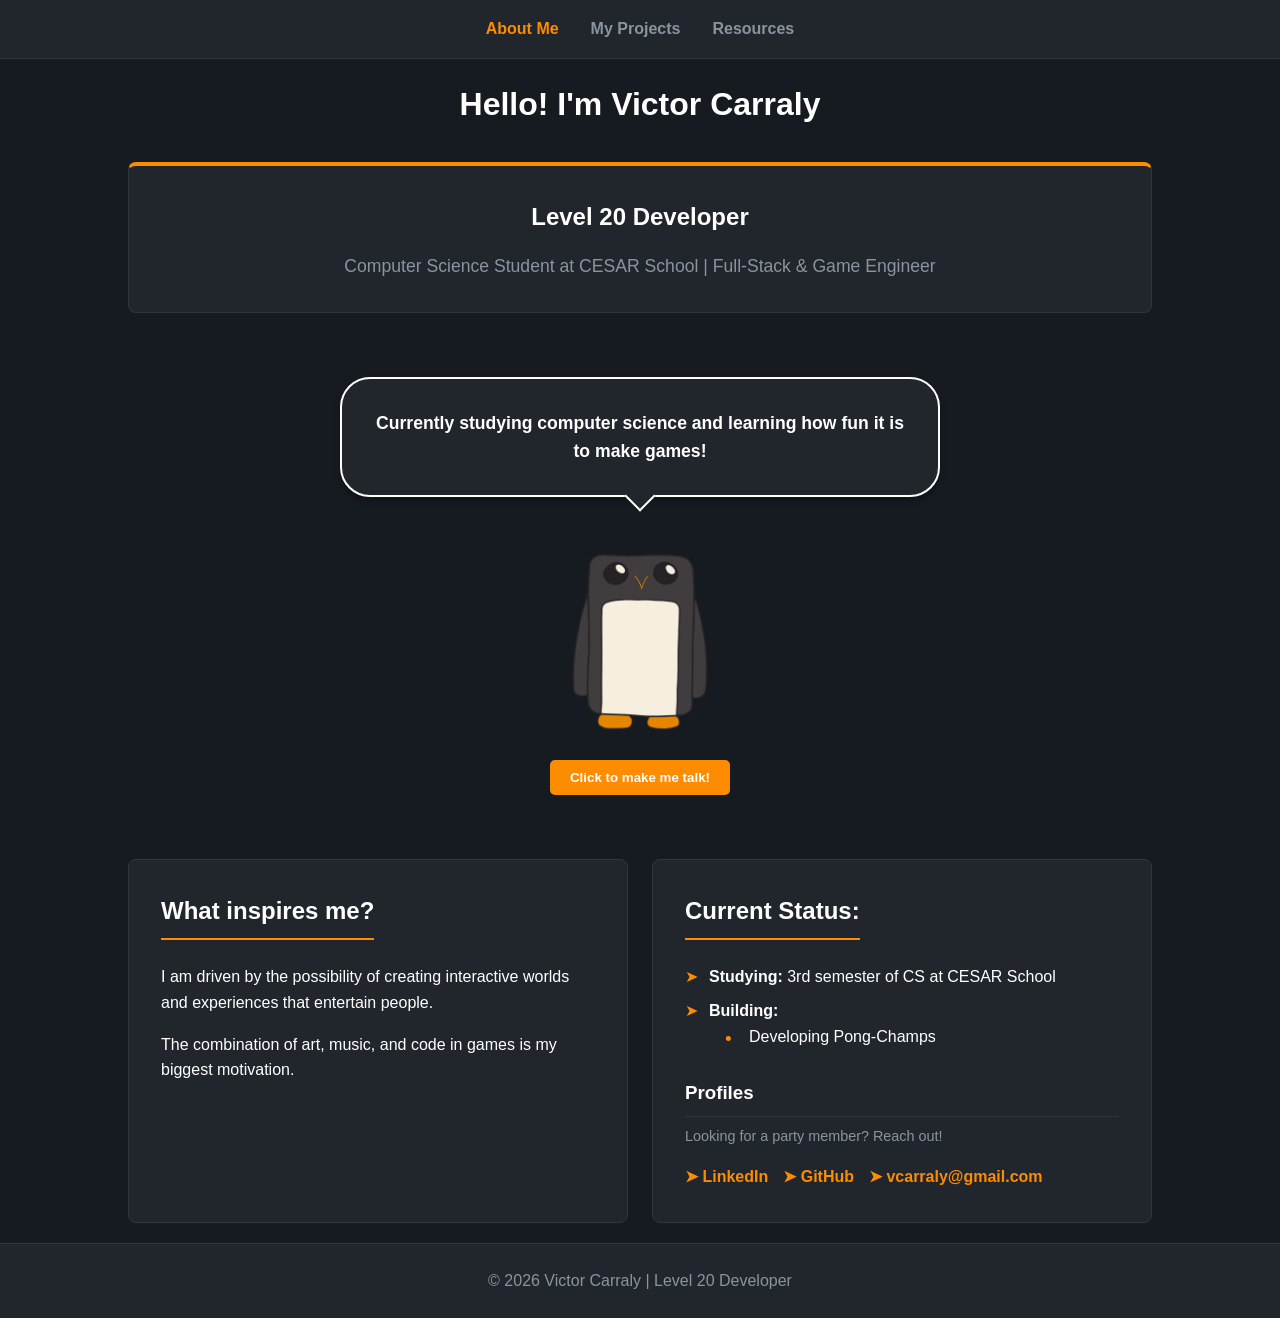
==== commit 7a1fdc44: "Replace '3°' with '3rd' in index.html Replaced the ordinal indicator '3°' with '3rd' in the 'Studyin" ====
--- a/index.html
+++ b/index.html
@@ -62,7 +62,7 @@
                     <h2>Current Status:</h2>
                     <ul class="styled-list mt-1">
                         <li>
-                            <strong>Studying:</strong> 3° semester of CS at
+                            <strong>Studying:</strong> 3rd semester of CS at
                             CESAR School
                         </li>
                         <li>
